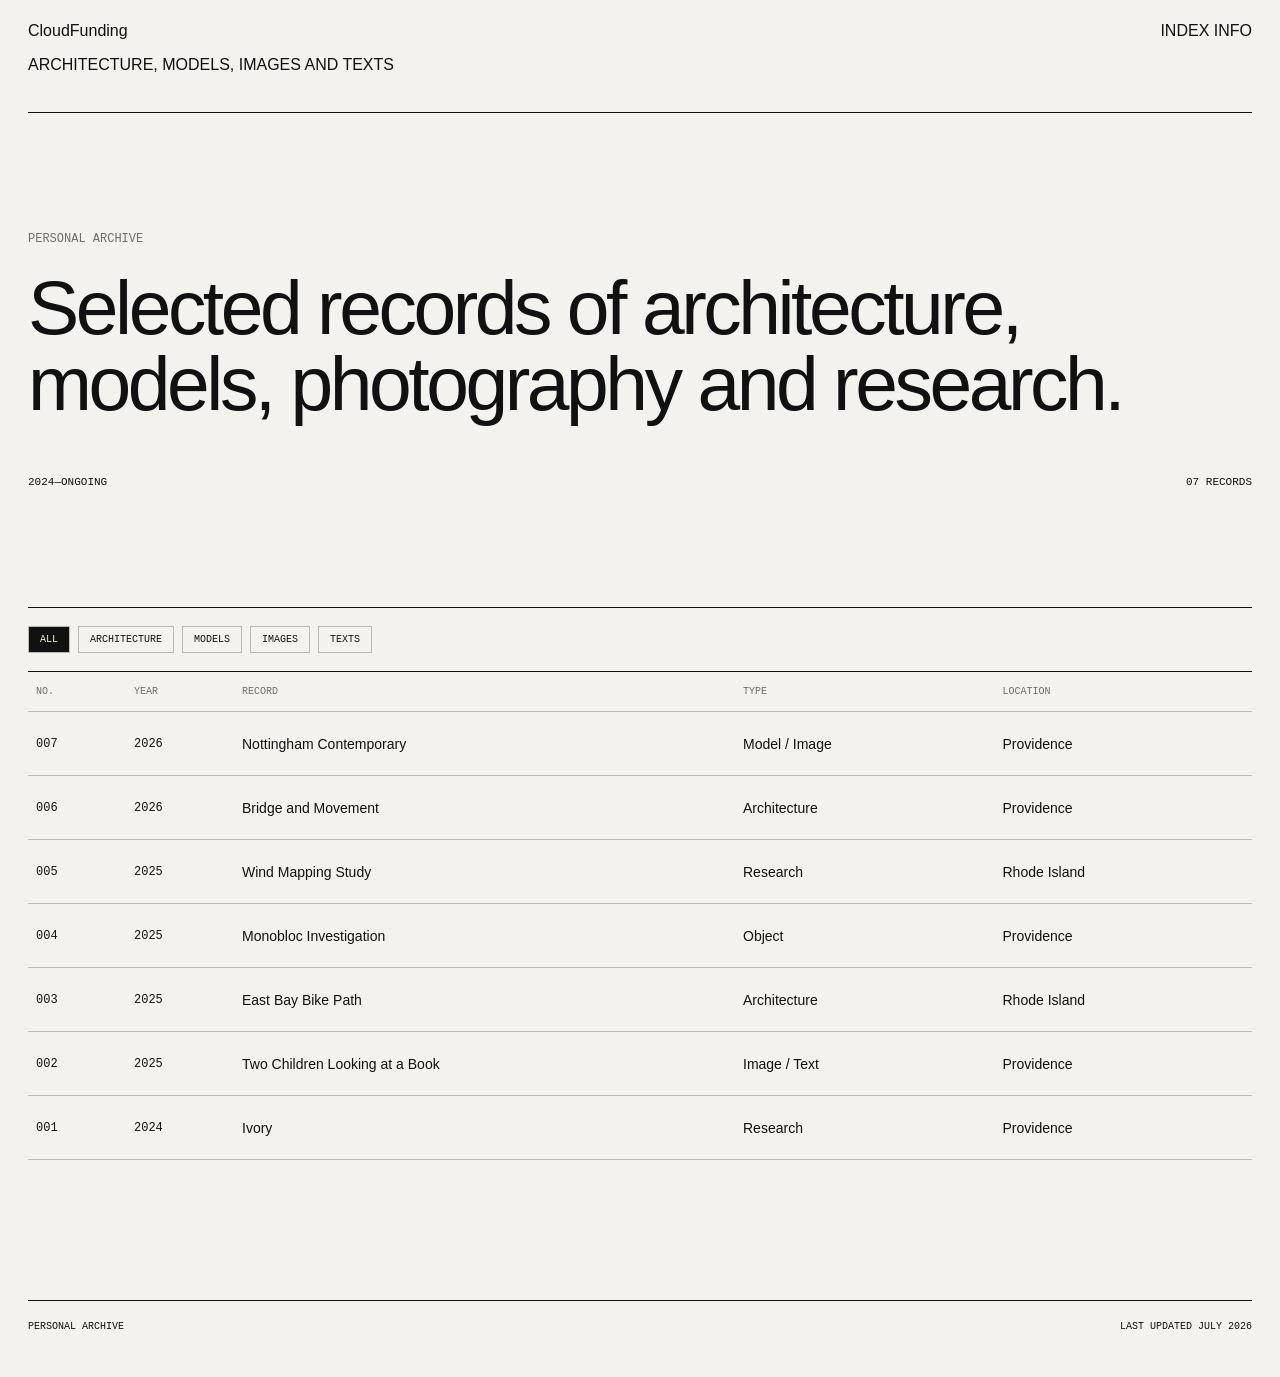
==== index.html @ 7b322016 "Update index.html" ====
<!DOCTYPE html>
<html lang="zh-Hant">
<head>
  <meta charset="UTF-8">

  <meta
    name="viewport"
    content="width=device-width, initial-scale=1.0"
  >

  <title>Personal Archive</title>

  <link rel="stylesheet" href="style.css">
</head>

<body>

  <header class="header">
    <div>
<a
  class="type-logo"
  href="index.html"
  data-default="CloudFunding"
  data-hover="ClementFang"
  aria-label="CloudFunding — ClementFang"
>
  <span class="type-logo-text" aria-hidden="true">CloudFunding</span>
</a>
      <p>ARCHITECTURE, MODELS, IMAGES AND TEXTS</p>
    </div>

    <nav>
      <a href="index.html">INDEX</a>
      <a href="info.html">INFO</a>
    </nav>
  </header>

  <main>

    <section class="intro">
      <p>PERSONAL ARCHIVE</p>

      <h1>
        Selected records of architecture,<br>
        models, photography and research.
      </h1>

      <div class="archive-status">
        <span>2024—ONGOING</span>
        <span>07 RECORDS</span>
      </div>
    </section>

    <section class="filters">
      <button class="active">ALL</button>
      <button>ARCHITECTURE</button>
      <button>MODELS</button>
      <button>IMAGES</button>
      <button>TEXTS</button>
    </section>

    <section class="archive">

      <div class="archive-heading">
        <span>NO.</span>
        <span>YEAR</span>
        <span>RECORD</span>
        <span>TYPE</span>
        <span>LOCATION</span>
      </div>

      <a class="archive-row" href="#">
        <span>007</span>
        <span>2026</span>
        <span>Nottingham Contemporary</span>
        <span>Model / Image</span>
        <span>Providence</span>
      </a>

      <a class="archive-row" href="#">
        <span>006</span>
        <span>2026</span>
        <span>Bridge and Movement</span>
        <span>Architecture</span>
        <span>Providence</span>
      </a>

      <a class="archive-row" href="#">
        <span>005</span>
        <span>2025</span>
        <span>Wind Mapping Study</span>
        <span>Research</span>
        <span>Rhode Island</span>
      </a>

      <a class="archive-row" href="#">
        <span>004</span>
        <span>2025</span>
        <span>Monobloc Investigation</span>
        <span>Object</span>
        <span>Providence</span>
      </a>

      <a class="archive-row" href="#">
        <span>003</span>
        <span>2025</span>
        <span>East Bay Bike Path</span>
        <span>Architecture</span>
        <span>Rhode Island</span>
      </a>

      <a class="archive-row" href="#">
        <span>002</span>
        <span>2025</span>
        <span>Two Children Looking at a Book</span>
        <span>Image / Text</span>
        <span>Providence</span>
      </a>

      <a class="archive-row" href="#">
        <span>001</span>
        <span>2024</span>
        <span>Ivory</span>
        <span>Research</span>
        <span>Providence</span>
      </a>

    </section>

  </main>

  <footer>
    <span>PERSONAL ARCHIVE</span>
    <span>LAST UPDATED JULY 2026</span>
  </footer>
<script src="script.js"></script>
</body>
</html>
---- style.css ----
:root {
  --background: #f3f2ee;
  --text: #111111;
  --secondary: #6f6f69;
  --line: #b9b8b2;
  --hover: #deddd7;
}

* {
  box-sizing: border-box;
}

html {
  scroll-behavior: smooth;
}

body {
  margin: 0;
  padding: 0 28px;
  background: var(--background);
  color: var(--text);
  font-family: Arial, Helvetica, sans-serif;
}

a {
  color: inherit;
  text-decoration: none;
}

.header {
  position: sticky;
  top: 0;
  z-index: 10;

  display: flex;
  justify-content: space-between;
  align-items: flex-start;

  padding: 22px 0;
  border-bottom: 1px solid var(--text);

  background: rgba(243, 242, 238, 0.94);
  backdrop-filter: blur(10px);
}

.name-switch {
  display: inline-grid;
  color: inherit;
  text-decoration: none;

  font-size: 24px;
  font-weight: 700;
  line-height: 1;
  letter-spacing: -0.04em;

  cursor: pointer;
}

/* 兩個文字放在完全相同的位置 */
.name-switch span {
  grid-column: 1;
  grid-row: 1;

  transition:
    opacity 180ms ease,
    transform 180ms ease;
}

/* 平時顯示 CloudFunding */
.name-default {
  opacity: 1;
  transform: translateY(0);
}

/* 平時隱藏 ClementFang */
.name-hover {
  opacity: 0;
  transform: translateY(4px);
}

/* 滑鼠移上去後切換 */
.name-switch:hover .name-default,
.name-switch:focus-visible .name-default {
  opacity: 0;
  transform: translateY(-4px);
}

.name-switch:hover .name-hover,
.name-switch:focus-visible .name-hover {
  opacity: 1;
  transform: translateY(0);
}
.intro {
  min-height: 55vh;
  display: flex;
  flex-direction: column;
  justify-content: center;
  border-bottom: 1px solid var(--text);
}

.intro > p {
  margin: 0 0 24px;
  color: var(--secondary);
  font-family: "Courier New", monospace;
  font-size: 12px;
}

.intro h1 {
  max-width: 1100px;
  margin: 0;
  font-size: clamp(38px, 6vw, 88px);
  font-weight: 400;
  line-height: 0.98;
  letter-spacing: -0.045em;
}

.archive-status {
  display: flex;
  justify-content: space-between;
  margin-top: 55px;
  font-family: "Courier New", monospace;
  font-size: 11px;
}

.filters {
  display: flex;
  gap: 8px;
  padding: 18px 0;
  border-bottom: 1px solid var(--text);
  overflow-x: auto;
}

.filters button {
  padding: 7px 11px;
  border: 1px solid var(--line);
  border-radius: 0;

  background: transparent;
  color: var(--text);

  font-family: "Courier New", monospace;
  font-size: 10px;
  cursor: pointer;
}

.filters button:hover,
.filters button.active {
  background: var(--text);
  color: var(--background);
}

.archive {
  margin-bottom: 140px;
}

.archive-heading,
.archive-row {
  display: grid;
  grid-template-columns:
    80px
    90px
    minmax(260px, 2fr)
    minmax(160px, 1fr)
    minmax(150px, 1fr);

  column-gap: 18px;
  align-items: center;
}

.archive-heading {
  padding: 14px 8px;
  border-bottom: 1px solid var(--line);
  color: var(--secondary);
  font-family: "Courier New", monospace;
  font-size: 10px;
}

.archive-row {
  min-height: 64px;
  padding: 12px 8px;
  border-bottom: 1px solid var(--line);
  transition:
    background 160ms ease,
    padding 160ms ease;
}

.archive-row span {
  font-size: 14px;
}

.archive-row span:first-child,
.archive-row span:nth-child(2) {
  font-family: "Courier New", monospace;
  font-size: 12px;
}

.archive-row:hover {
  padding-left: 16px;
  background: var(--hover);
}

footer {
  display: flex;
  justify-content: space-between;
  padding: 20px 0 45px;
  border-top: 1px solid var(--text);
  font-family: "Courier New", monospace;
  font-size: 10px;
}

@media (max-width: 760px) {
  body {
    padding: 0 16px;
  }

  .header p {
    display: none;
  }

  .intro {
    min-height: 65vh;
  }

  .archive-heading {
    display: none;
  }

  .archive-row {
    grid-template-columns: 48px 1fr;
    gap: 5px 10px;
    padding: 16px 4px;
  }

  .archive-row span:nth-child(2) {
    grid-column: 1;
  }

  .archive-row span:nth-child(3) {
    grid-column: 2;
    grid-row: 1;
    font-size: 17px;
  }

  .archive-row span:nth-child(4),
  .archive-row span:nth-child(5) {
    grid-column: 2;
    color: var(--secondary);
    font-size: 12px;
  }
}
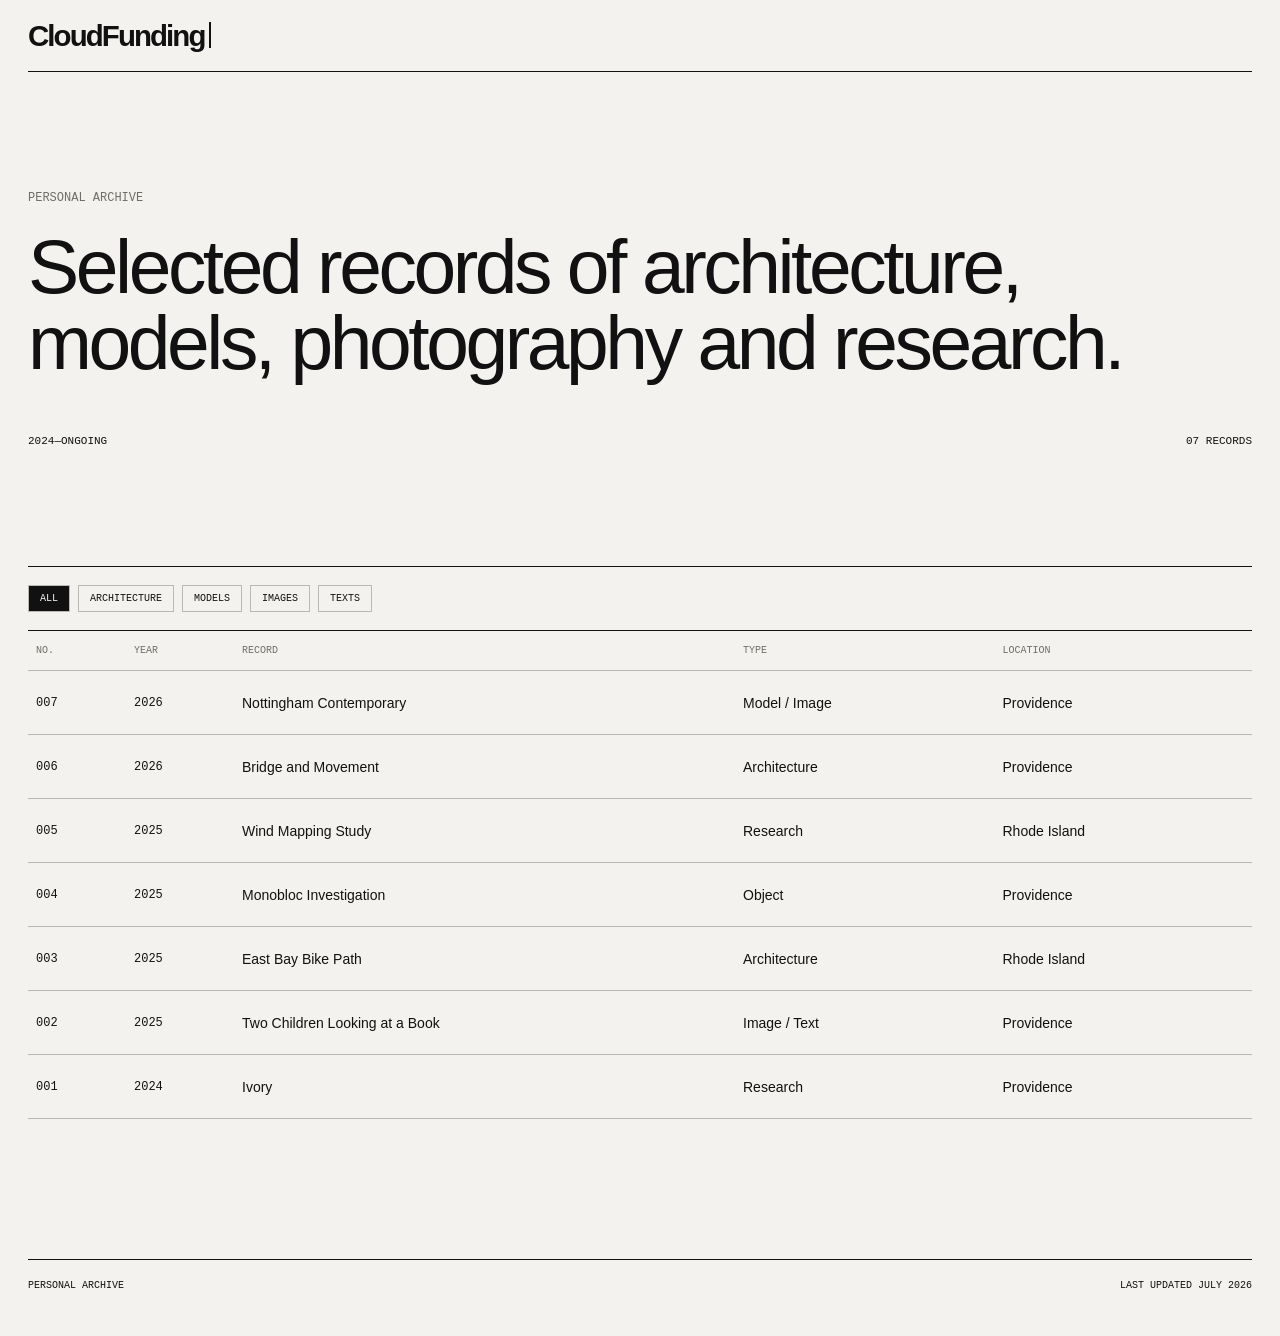
==== commit 8e5ae3f6: "Update index.html" ====
--- a/index.html
+++ b/index.html
@@ -15,25 +15,17 @@
 
 <body>
 
-  <header class="header">
-    <div>
-<a
-  class="type-logo"
-  href="index.html"
-  data-default="CloudFunding"
-  data-hover="ClementFang"
-  aria-label="CloudFunding — ClementFang"
->
-  <span class="type-logo-text" aria-hidden="true">CloudFunding</span>
-</a>
-      <p>ARCHITECTURE, MODELS, IMAGES AND TEXTS</p>
-    </div>
-
-    <nav>
-      <a href="index.html">INDEX</a>
-      <a href="info.html">INFO</a>
-    </nav>
-  </header>
+<header class="header">
+  <a
+    class="type-logo"
+    href="index.html"
+    data-default="CloudFunding"
+    data-hover="ClementFang"
+    aria-label="CloudFunding — ClementFang"
+  >
+    <span class="type-logo-text" aria-hidden="true">CloudFunding</span>
+  </a>
+</header>
 
   <main>
 
--- a/style.css
+++ b/style.css
@@ -27,6 +27,14 @@
   text-decoration: none;
 }
 
+button {
+  font: inherit;
+}
+
+/* =========================
+   Header
+========================= */
+
 .header {
   position: sticky;
   top: 0;
@@ -41,55 +49,91 @@
 
   background: rgba(243, 242, 238, 0.94);
   backdrop-filter: blur(10px);
-}
-
-.name-switch {
-  display: inline-grid;
+  -webkit-backdrop-filter: blur(10px);
+}
+
+/* Dynamic logo: CloudFunding → CF → ClementFang */
+.type-logo {
+  display: inline-block;
+  min-width: 13ch;
+
   color: inherit;
   text-decoration: none;
 
-  font-size: 24px;
-  font-weight: 700;
-  line-height: 1;
-  letter-spacing: -0.04em;
-
+  font-family: Arial, Helvetica, sans-serif;
+  font-size: clamp(25px, 2.3vw, 42px);
+  font-weight: 900;
+  line-height: 0.92;
+  letter-spacing: -0.065em;
+
+  white-space: nowrap;
   cursor: pointer;
 }
 
-/* 兩個文字放在完全相同的位置 */
-.name-switch span {
-  grid-column: 1;
-  grid-row: 1;
-
-  transition:
-    opacity 180ms ease,
-    transform 180ms ease;
-}
-
-/* 平時顯示 CloudFunding */
-.name-default {
-  opacity: 1;
-  transform: translateY(0);
-}
-
-/* 平時隱藏 ClementFang */
-.name-hover {
-  opacity: 0;
-  transform: translateY(4px);
-}
-
-/* 滑鼠移上去後切換 */
-.name-switch:hover .name-default,
-.name-switch:focus-visible .name-default {
-  opacity: 0;
-  transform: translateY(-4px);
-}
-
-.name-switch:hover .name-hover,
-.name-switch:focus-visible .name-hover {
-  opacity: 1;
-  transform: translateY(0);
-}
+.type-logo-text {
+  display: inline-block;
+  white-space: nowrap;
+}
+
+/* 名字後面的打字游標 */
+.type-logo-text::after {
+  content: "";
+  display: inline-block;
+
+  width: 2px;
+  height: 0.86em;
+  margin-left: 4px;
+
+  background: currentColor;
+  vertical-align: -0.06em;
+
+  animation: cursor-blink 0.8s steps(1, end) infinite;
+}
+
+@keyframes cursor-blink {
+  0%,
+  45% {
+    opacity: 1;
+  }
+
+  46%,
+  100% {
+    opacity: 0;
+  }
+}
+
+.type-logo:focus-visible {
+  outline: 1px solid currentColor;
+  outline-offset: 6px;
+}
+
+.header p {
+  margin: 7px 0 0;
+  color: var(--secondary);
+  font-family: "Courier New", Courier, monospace;
+  font-size: 11px;
+  line-height: 1.3;
+}
+
+nav {
+  display: flex;
+  gap: 24px;
+}
+
+nav a {
+  font-family: "Courier New", Courier, monospace;
+  font-size: 12px;
+}
+
+nav a:hover,
+nav a:focus-visible {
+  text-decoration: underline;
+}
+
+/* =========================
+   Intro
+========================= */
+
 .intro {
   min-height: 55vh;
   display: flex;
@@ -101,7 +145,7 @@
 .intro > p {
   margin: 0 0 24px;
   color: var(--secondary);
-  font-family: "Courier New", monospace;
+  font-family: "Courier New", Courier, monospace;
   font-size: 12px;
 }
 
@@ -118,9 +162,13 @@
   display: flex;
   justify-content: space-between;
   margin-top: 55px;
-  font-family: "Courier New", monospace;
+  font-family: "Courier New", Courier, monospace;
   font-size: 11px;
 }
+
+/* =========================
+   Filters
+========================= */
 
 .filters {
   display: flex;
@@ -131,6 +179,7 @@
 }
 
 .filters button {
+  flex: 0 0 auto;
   padding: 7px 11px;
   border: 1px solid var(--line);
   border-radius: 0;
@@ -138,16 +187,21 @@
   background: transparent;
   color: var(--text);
 
-  font-family: "Courier New", monospace;
+  font-family: "Courier New", Courier, monospace;
   font-size: 10px;
   cursor: pointer;
 }
 
 .filters button:hover,
+.filters button:focus-visible,
 .filters button.active {
   background: var(--text);
   color: var(--background);
 }
+
+/* =========================
+   Archive table
+========================= */
 
 .archive {
   margin-bottom: 140px;
@@ -171,7 +225,7 @@
   padding: 14px 8px;
   border-bottom: 1px solid var(--line);
   color: var(--secondary);
-  font-family: "Courier New", monospace;
+  font-family: "Courier New", Courier, monospace;
   font-size: 10px;
 }
 
@@ -190,35 +244,62 @@
 
 .archive-row span:first-child,
 .archive-row span:nth-child(2) {
-  font-family: "Courier New", monospace;
+  font-family: "Courier New", Courier, monospace;
   font-size: 12px;
 }
 
-.archive-row:hover {
+.archive-row:hover,
+.archive-row:focus-visible {
   padding-left: 16px;
   background: var(--hover);
-}
+  outline: none;
+}
+
+/* =========================
+   Footer
+========================= */
 
 footer {
   display: flex;
   justify-content: space-between;
   padding: 20px 0 45px;
   border-top: 1px solid var(--text);
-  font-family: "Courier New", monospace;
+  font-family: "Courier New", Courier, monospace;
   font-size: 10px;
 }
+
+/* =========================
+   Mobile
+========================= */
 
 @media (max-width: 760px) {
   body {
     padding: 0 16px;
   }
 
+  .header {
+    padding: 18px 0;
+  }
+
   .header p {
     display: none;
   }
 
+  .type-logo {
+    min-width: 0;
+    font-size: 26px;
+  }
+
+  nav {
+    gap: 14px;
+  }
+
   .intro {
     min-height: 65vh;
+  }
+
+  .intro h1 {
+    font-size: clamp(42px, 13vw, 70px);
   }
 
   .archive-heading {
@@ -247,4 +328,18 @@
     color: var(--secondary);
     font-size: 12px;
   }
-}
+
+  footer {
+    gap: 20px;
+  }
+}
+
+@media (prefers-reduced-motion: reduce) {
+  html {
+    scroll-behavior: auto;
+  }
+
+  .archive-row {
+    transition: none;
+  }
+}
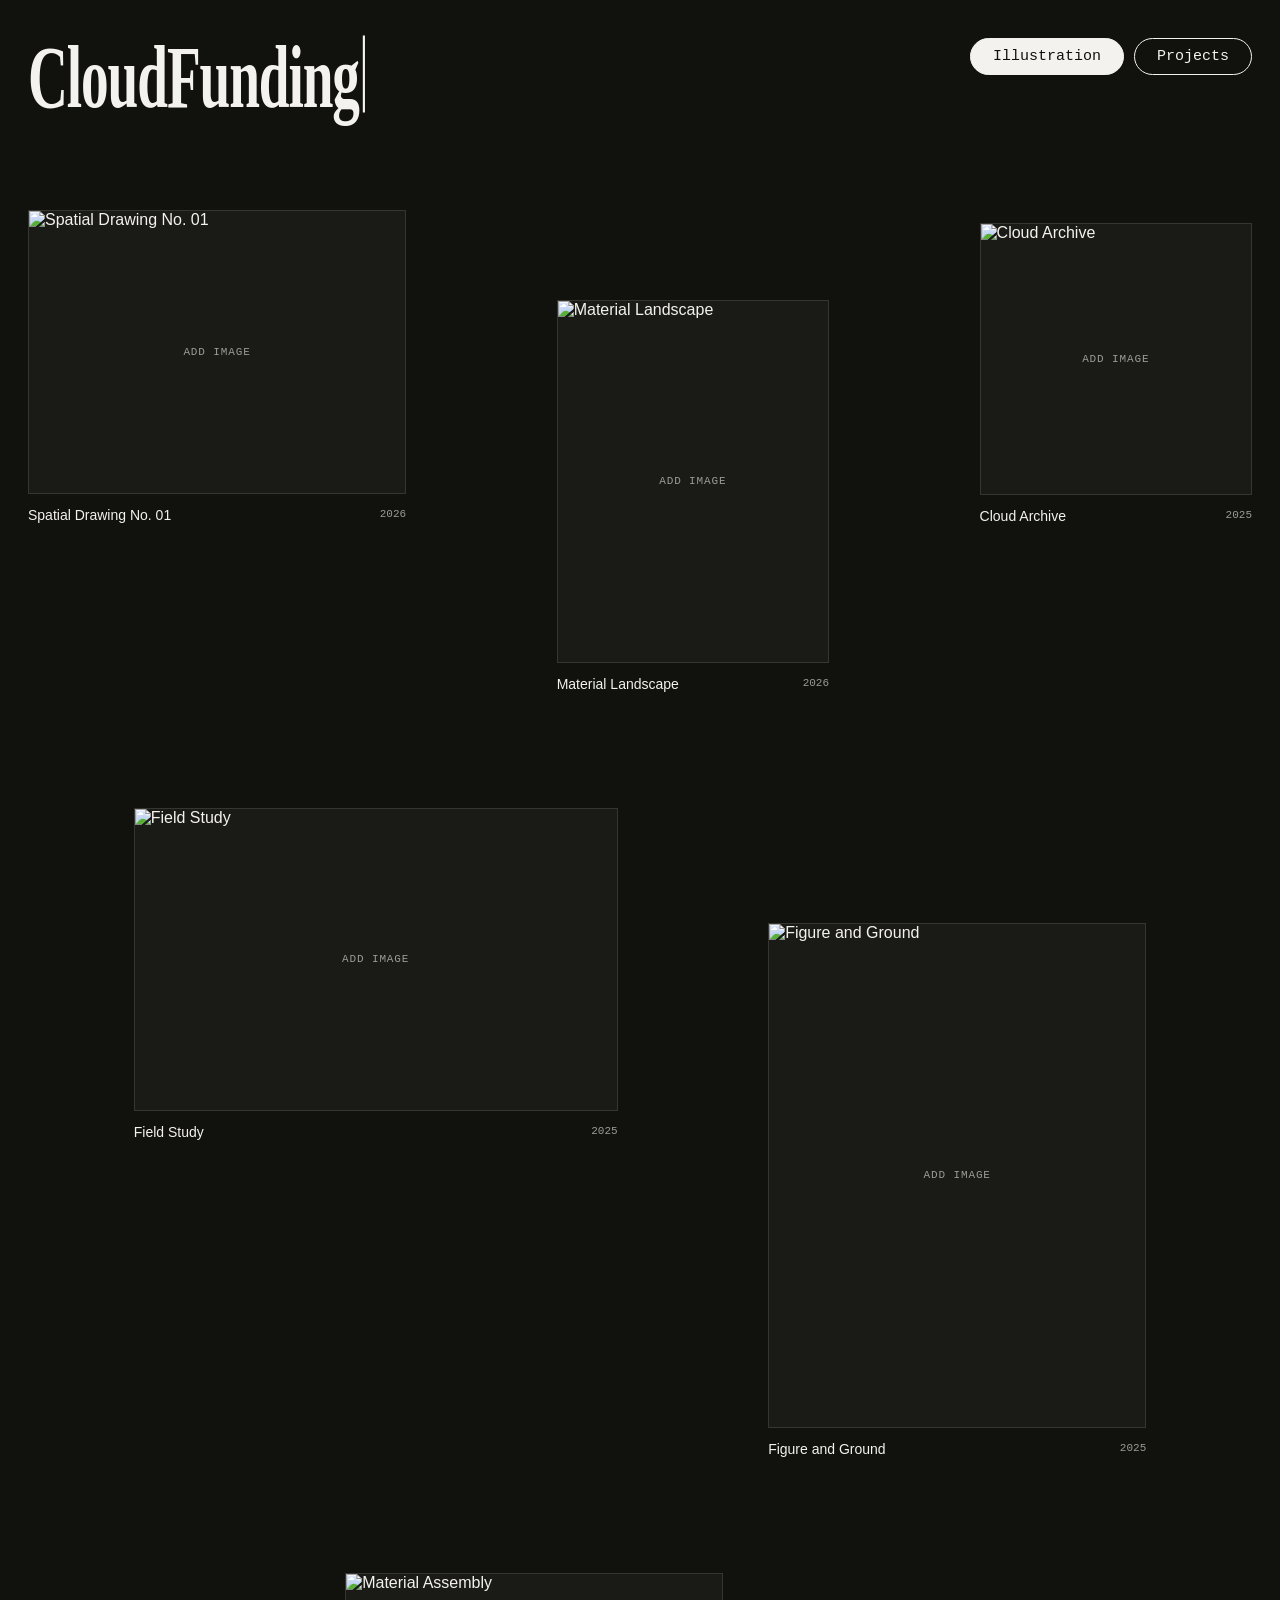
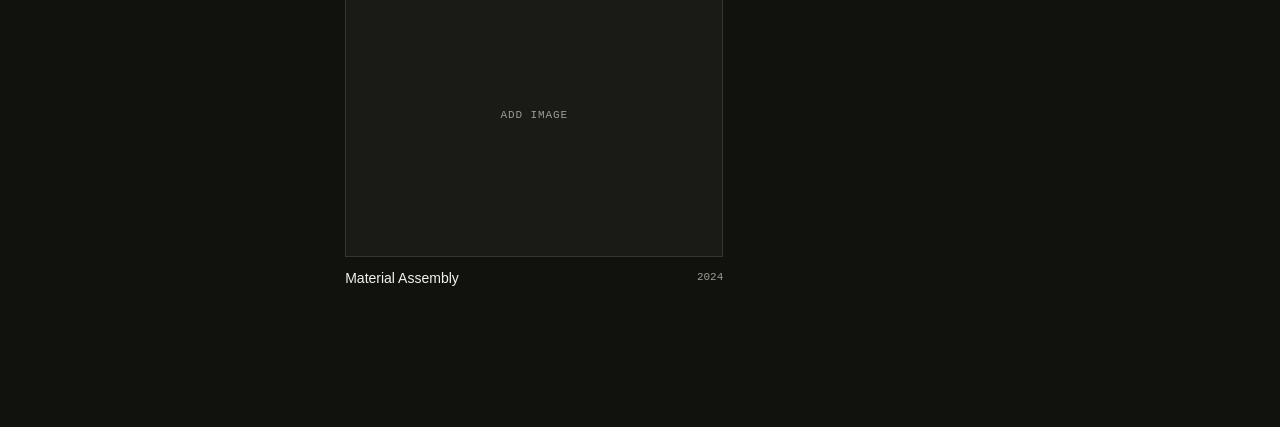
==== commit 3d352b2f: "Update index.html" ====
--- a/index.html
+++ b/index.html
@@ -1,5 +1,5 @@
 <!DOCTYPE html>
-<html lang="zh-Hant">
+<html lang="en">
 <head>
   <meta charset="UTF-8">
 
@@ -8,123 +8,393 @@
     content="width=device-width, initial-scale=1.0"
   >
 
-  <title>Personal Archive</title>
+  <title>Clement Fang Archive</title>
 
   <link rel="stylesheet" href="style.css">
 </head>
 
 <body>
 
-<header class="header">
-  <a
-    class="type-logo"
-    href="index.html"
-    data-default="CloudFunding"
-    data-hover="ClementFang"
-    aria-label="CloudFunding — ClementFang"
+  <!-- 固定动态 Logo -->
+  <header class="header">
+    <a
+      class="type-logo"
+      href="index.html"
+      data-default="CloudFunding"
+      data-hover="ClementFang"
+      aria-label="CloudFunding — ClementFang"
+    >
+      <span
+        class="type-logo-text"
+        aria-hidden="true"
+      >CloudFunding</span>
+    </a>
+  </header>
+
+
+  <!-- 两个互动分类按钮 -->
+  <nav
+    class="category-switch"
+    role="tablist"
+    aria-label="Portfolio categories"
   >
-    <span class="type-logo-text" aria-hidden="true">CloudFunding</span>
-  </a>
-</header>
-
-  <main>
-
-    <section class="intro">
-      <p>PERSONAL ARCHIVE</p>
-
-      <h1>
-        Selected records of architecture,<br>
-        models, photography and research.
-      </h1>
-
-      <div class="archive-status">
-        <span>2024—ONGOING</span>
-        <span>07 RECORDS</span>
+
+    <button
+      id="illustration-tab"
+      class="category-button is-active"
+      type="button"
+      role="tab"
+      aria-selected="true"
+      aria-controls="illustration-panel"
+      data-category-target="illustration-panel"
+    >
+      Illustration
+    </button>
+
+    <button
+      id="projects-tab"
+      class="category-button"
+      type="button"
+      role="tab"
+      aria-selected="false"
+      aria-controls="projects-panel"
+      data-category-target="projects-panel"
+      tabindex="-1"
+    >
+      Projects
+    </button>
+
+  </nav>
+
+
+  <main class="work-index">
+
+    <!-- =========================
+         Illustration
+         自由、错落排版
+    ========================== -->
+
+    <section
+      id="illustration-panel"
+      class="category-panel illustration-panel is-active"
+      role="tabpanel"
+      aria-labelledby="illustration-tab"
+    >
+
+      <div class="illustration-grid">
+
+        <article class="work-card illustration-card--1">
+          <a href="#">
+            <div class="work-media media--landscape">
+
+              <img
+                src="assets/illustration/illustration-01.jpg"
+                alt="Spatial Drawing No. 01"
+                onerror="this.hidden=true"
+              >
+
+              <span class="image-fallback">
+                Add image
+              </span>
+
+            </div>
+
+            <div class="work-caption">
+              <h2>Spatial Drawing No. 01</h2>
+              <time datetime="2026">2026</time>
+            </div>
+          </a>
+        </article>
+
+
+        <article class="work-card illustration-card--2">
+          <a href="#">
+            <div class="work-media media--portrait">
+
+              <img
+                src="assets/illustration/illustration-02.jpg"
+                alt="Material Landscape"
+                onerror="this.hidden=true"
+              >
+
+              <span class="image-fallback">
+                Add image
+              </span>
+
+            </div>
+
+            <div class="work-caption">
+              <h2>Material Landscape</h2>
+              <time datetime="2026">2026</time>
+            </div>
+          </a>
+        </article>
+
+
+        <article class="work-card illustration-card--3">
+          <a href="#">
+            <div class="work-media media--square">
+
+              <img
+                src="assets/illustration/illustration-03.jpg"
+                alt="Cloud Archive"
+                onerror="this.hidden=true"
+              >
+
+              <span class="image-fallback">
+                Add image
+              </span>
+
+            </div>
+
+            <div class="work-caption">
+              <h2>Cloud Archive</h2>
+              <time datetime="2025">2025</time>
+            </div>
+          </a>
+        </article>
+
+
+        <article class="work-card illustration-card--4">
+          <a href="#">
+            <div class="work-media media--wide">
+
+              <img
+                src="assets/illustration/illustration-04.jpg"
+                alt="Field Study"
+                onerror="this.hidden=true"
+              >
+
+              <span class="image-fallback">
+                Add image
+              </span>
+
+            </div>
+
+            <div class="work-caption">
+              <h2>Field Study</h2>
+              <time datetime="2025">2025</time>
+            </div>
+          </a>
+        </article>
+
+
+        <article class="work-card illustration-card--5">
+          <a href="#">
+            <div class="work-media media--portrait">
+
+              <img
+                src="assets/illustration/illustration-05.jpg"
+                alt="Figure and Ground"
+                onerror="this.hidden=true"
+              >
+
+              <span class="image-fallback">
+                Add image
+              </span>
+
+            </div>
+
+            <div class="work-caption">
+              <h2>Figure and Ground</h2>
+              <time datetime="2025">2025</time>
+            </div>
+          </a>
+        </article>
+
+
+        <article class="work-card illustration-card--6">
+          <a href="#">
+            <div class="work-media media--landscape">
+
+              <img
+                src="assets/illustration/illustration-06.jpg"
+                alt="Material Assembly"
+                onerror="this.hidden=true"
+              >
+
+              <span class="image-fallback">
+                Add image
+              </span>
+
+            </div>
+
+            <div class="work-caption">
+              <h2>Material Assembly</h2>
+              <time datetime="2024">2024</time>
+            </div>
+          </a>
+        </article>
+
       </div>
     </section>
 
-    <section class="filters">
-      <button class="active">ALL</button>
-      <button>ARCHITECTURE</button>
-      <button>MODELS</button>
-      <button>IMAGES</button>
-      <button>TEXTS</button>
+
+    <!-- =========================
+         Projects
+         整齐四栏排版
+    ========================== -->
+
+    <section
+      id="projects-panel"
+      class="category-panel projects-panel"
+      role="tabpanel"
+      aria-labelledby="projects-tab"
+      hidden
+    >
+
+      <div class="projects-grid">
+
+        <article class="work-card">
+          <a href="#">
+            <div class="work-media project-media">
+
+              <img
+                src="assets/projects/nottingham.jpg"
+                alt="Nottingham Contemporary"
+                onerror="this.hidden=true"
+              >
+
+              <span class="image-fallback">
+                Add image
+              </span>
+
+            </div>
+
+            <div class="work-caption">
+              <h2>Nottingham Contemporary</h2>
+              <time datetime="2026">2026</time>
+            </div>
+          </a>
+        </article>
+
+
+        <article class="work-card">
+          <a href="#">
+            <div class="work-media project-media">
+
+              <img
+                src="assets/projects/bridge.jpg"
+                alt="Bridge and Movement"
+                onerror="this.hidden=true"
+              >
+
+              <span class="image-fallback">
+                Add image
+              </span>
+
+            </div>
+
+            <div class="work-caption">
+              <h2>Bridge and Movement</h2>
+              <time datetime="2026">2026</time>
+            </div>
+          </a>
+        </article>
+
+
+        <article class="work-card">
+          <a href="#">
+            <div class="work-media project-media">
+
+              <img
+                src="assets/projects/wind-mapping.jpg"
+                alt="Wind Mapping Study"
+                onerror="this.hidden=true"
+              >
+
+              <span class="image-fallback">
+                Add image
+              </span>
+
+            </div>
+
+            <div class="work-caption">
+              <h2>Wind Mapping Study</h2>
+              <time datetime="2025">2025</time>
+            </div>
+          </a>
+        </article>
+
+
+        <article class="work-card">
+          <a href="#">
+            <div class="work-media project-media">
+
+              <img
+                src="assets/projects/monobloc.jpg"
+                alt="Monobloc Investigation"
+                onerror="this.hidden=true"
+              >
+
+              <span class="image-fallback">
+                Add image
+              </span>
+
+            </div>
+
+            <div class="work-caption">
+              <h2>Monobloc Investigation</h2>
+              <time datetime="2025">2025</time>
+            </div>
+          </a>
+        </article>
+
+
+        <article class="work-card">
+          <a href="#">
+            <div class="work-media project-media">
+
+              <img
+                src="assets/projects/east-bay.jpg"
+                alt="East Bay Bike Path"
+                onerror="this.hidden=true"
+              >
+
+              <span class="image-fallback">
+                Add image
+              </span>
+
+            </div>
+
+            <div class="work-caption">
+              <h2>East Bay Bike Path</h2>
+              <time datetime="2025">2025</time>
+            </div>
+          </a>
+        </article>
+
+
+        <article class="work-card">
+          <a href="#">
+            <div class="work-media project-media">
+
+              <img
+                src="assets/projects/two-children.jpg"
+                alt="Two Children Looking at a Book"
+                onerror="this.hidden=true"
+              >
+
+              <span class="image-fallback">
+                Add image
+              </span>
+
+            </div>
+
+            <div class="work-caption">
+              <h2>Two Children Looking at a Book</h2>
+              <time datetime="2025">2025</time>
+            </div>
+          </a>
+        </article>
+
+      </div>
     </section>
 
-    <section class="archive">
-
-      <div class="archive-heading">
-        <span>NO.</span>
-        <span>YEAR</span>
-        <span>RECORD</span>
-        <span>TYPE</span>
-        <span>LOCATION</span>
-      </div>
-
-      <a class="archive-row" href="#">
-        <span>007</span>
-        <span>2026</span>
-        <span>Nottingham Contemporary</span>
-        <span>Model / Image</span>
-        <span>Providence</span>
-      </a>
-
-      <a class="archive-row" href="#">
-        <span>006</span>
-        <span>2026</span>
-        <span>Bridge and Movement</span>
-        <span>Architecture</span>
-        <span>Providence</span>
-      </a>
-
-      <a class="archive-row" href="#">
-        <span>005</span>
-        <span>2025</span>
-        <span>Wind Mapping Study</span>
-        <span>Research</span>
-        <span>Rhode Island</span>
-      </a>
-
-      <a class="archive-row" href="#">
-        <span>004</span>
-        <span>2025</span>
-        <span>Monobloc Investigation</span>
-        <span>Object</span>
-        <span>Providence</span>
-      </a>
-
-      <a class="archive-row" href="#">
-        <span>003</span>
-        <span>2025</span>
-        <span>East Bay Bike Path</span>
-        <span>Architecture</span>
-        <span>Rhode Island</span>
-      </a>
-
-      <a class="archive-row" href="#">
-        <span>002</span>
-        <span>2025</span>
-        <span>Two Children Looking at a Book</span>
-        <span>Image / Text</span>
-        <span>Providence</span>
-      </a>
-
-      <a class="archive-row" href="#">
-        <span>001</span>
-        <span>2024</span>
-        <span>Ivory</span>
-        <span>Research</span>
-        <span>Providence</span>
-      </a>
-
-    </section>
-
   </main>
 
-  <footer>
-    <span>PERSONAL ARCHIVE</span>
-    <span>LAST UPDATED JULY 2026</span>
-  </footer>
-<script src="script.js"></script>
+
+  <script src="script.js"></script>
+
 </body>
 </html>
--- a/style.css
+++ b/style.css
@@ -1,9 +1,9 @@
 :root {
-  --background: #f3f2ee;
-  --text: #111111;
-  --secondary: #6f6f69;
-  --line: #b9b8b2;
-  --hover: #deddd7;
+  --background: #11110d;
+  --text: #f3f2ee;
+  --secondary: #9c9b94;
+  --line: rgba(243, 242, 238, 0.35);
+  --panel: #1a1a17;
 }
 
 * {
@@ -16,9 +16,10 @@
 
 body {
   margin: 0;
-  padding: 0 28px;
+
   background: var(--background);
   color: var(--text);
+
   font-family: Arial, Helvetica, sans-serif;
 }
 
@@ -31,51 +32,70 @@
   font: inherit;
 }
 
-/* =========================
-   Header
+img {
+  display: block;
+  max-width: 100%;
+}
+
+
+/* =========================
+   Fixed transparent Logo
 ========================= */
 
 .header {
-  position: sticky;
-  top: 0;
-  z-index: 10;
-
-  display: flex;
-  justify-content: space-between;
-  align-items: flex-start;
-
-  padding: 22px 0;
-  border-bottom: 1px solid var(--text);
-
-  background: rgba(243, 242, 238, 0.94);
-  backdrop-filter: blur(10px);
-  -webkit-backdrop-filter: blur(10px);
-}
-
-/* Dynamic logo: CloudFunding → CF → ClementFang */
+  position: fixed;
+  top: 32px;
+  left: 28px;
+  z-index: 1000;
+
+  width: auto;
+  padding: 0;
+
+  background: transparent;
+  border: 0;
+  box-shadow: none;
+
+  backdrop-filter: none;
+  -webkit-backdrop-filter: none;
+}
+
+
+/* 固定感应区域，避免动画反复触发 */
+
 .type-logo {
-  display: inline-block;
-  min-width: 13ch;
+  display: block;
+  position: relative;
+
+  width: 10em;
+  height: 2.1em;
 
   color: inherit;
   text-decoration: none;
 
-  font-family: Arial, Helvetica, sans-serif;
-  font-size: clamp(25px, 2.3vw, 42px);
+  font-family: "Times New Roman", Times, serif;
+  font-size: clamp(38px, 4vw, 64px);
   font-weight: 900;
-  line-height: 0.92;
-  letter-spacing: -0.065em;
+  line-height: 1;
+  letter-spacing: -0.02em;
 
   white-space: nowrap;
   cursor: pointer;
 }
+
 
 .type-logo-text {
   display: inline-block;
   white-space: nowrap;
-}
-
-/* 名字後面的打字游標 */
+
+  transform: scaleX(1.08) scaleY(1.75);
+  transform-origin: left top;
+
+  pointer-events: none;
+}
+
+
+/* 名字后方闪烁光标 */
+
 .type-logo-text::after {
   content: "";
   display: inline-block;
@@ -87,8 +107,13 @@
   background: currentColor;
   vertical-align: -0.06em;
 
-  animation: cursor-blink 0.8s steps(1, end) infinite;
-}
+  animation:
+    cursor-blink
+    0.8s
+    steps(1, end)
+    infinite;
+}
+
 
 @keyframes cursor-blink {
   0%,
@@ -102,244 +127,420 @@
   }
 }
 
+
 .type-logo:focus-visible {
   outline: 1px solid currentColor;
-  outline-offset: 6px;
-}
-
-.header p {
-  margin: 7px 0 0;
+  outline-offset: 7px;
+}
+
+
+/* =========================
+   Category buttons
+========================= */
+
+.category-switch {
+  position: fixed;
+  top: 38px;
+  right: 28px;
+  z-index: 1000;
+
+  display: flex;
+  gap: 10px;
+}
+
+
+.category-button {
+  padding: 10px 22px;
+
+  border: 1px solid var(--text);
+  border-radius: 999px;
+
+  background: transparent;
+  color: var(--text);
+
+  font-family:
+    "Courier New",
+    Courier,
+    monospace;
+
+  font-size: 15px;
+  line-height: 1;
+
+  cursor: pointer;
+
+  transition:
+    background 160ms ease,
+    color 160ms ease,
+    opacity 160ms ease;
+}
+
+
+.category-button:hover {
+  opacity: 0.65;
+}
+
+
+.category-button.is-active {
+  background: var(--text);
+  color: var(--background);
+}
+
+
+.category-button:focus-visible {
+  outline: 2px solid var(--text);
+  outline-offset: 4px;
+}
+
+
+/* =========================
+   Main category panels
+========================= */
+
+.work-index {
+  min-height: 100vh;
+
+  padding:
+    210px
+    28px
+    140px;
+}
+
+
+.category-panel[hidden] {
+  display: none;
+}
+
+
+.category-panel.is-active {
+  animation:
+    panel-in
+    280ms
+    ease
+    both;
+}
+
+
+@keyframes panel-in {
+  from {
+    opacity: 0;
+    transform: translateY(10px);
+  }
+
+  to {
+    opacity: 1;
+    transform: translateY(0);
+  }
+}
+
+
+/* =========================
+   Shared work cards
+========================= */
+
+.work-card {
+  min-width: 0;
+}
+
+
+.work-card a {
+  display: block;
+}
+
+
+.work-media {
+  position: relative;
+  overflow: hidden;
+
+  width: 100%;
+
+  background: var(--panel);
+
+  border:
+    1px
+    solid
+    rgba(243, 242, 238, 0.12);
+}
+
+
+.work-media img {
+  position: relative;
+  z-index: 1;
+
+  width: 100%;
+  height: 100%;
+
+  object-fit: cover;
+
+  transition:
+    opacity 180ms ease,
+    transform 400ms ease;
+}
+
+
+.image-fallback {
+  position: absolute;
+  inset: 0;
+
+  display: grid;
+  place-items: center;
+
   color: var(--secondary);
-  font-family: "Courier New", Courier, monospace;
+
+  font-family:
+    "Courier New",
+    Courier,
+    monospace;
+
   font-size: 11px;
-  line-height: 1.3;
-}
-
-nav {
-  display: flex;
-  gap: 24px;
-}
-
-nav a {
-  font-family: "Courier New", Courier, monospace;
-  font-size: 12px;
-}
-
-nav a:hover,
-nav a:focus-visible {
-  text-decoration: underline;
-}
-
-/* =========================
-   Intro
-========================= */
-
-.intro {
-  min-height: 55vh;
-  display: flex;
-  flex-direction: column;
-  justify-content: center;
-  border-bottom: 1px solid var(--text);
-}
-
-.intro > p {
-  margin: 0 0 24px;
-  color: var(--secondary);
-  font-family: "Courier New", Courier, monospace;
-  font-size: 12px;
-}
-
-.intro h1 {
-  max-width: 1100px;
-  margin: 0;
-  font-size: clamp(38px, 6vw, 88px);
-  font-weight: 400;
-  line-height: 0.98;
-  letter-spacing: -0.045em;
-}
-
-.archive-status {
+  letter-spacing: 0.08em;
+  text-transform: uppercase;
+}
+
+
+.work-card:hover img {
+  opacity: 0.78;
+  transform: scale(1.015);
+}
+
+
+.work-caption {
   display: flex;
   justify-content: space-between;
-  margin-top: 55px;
-  font-family: "Courier New", Courier, monospace;
+  align-items: flex-start;
+
+  gap: 20px;
+
+  padding-top: 12px;
+}
+
+
+.work-caption h2 {
+  margin: 0;
+
+  font-size: 14px;
+  font-weight: 400;
+  line-height: 1.3;
+}
+
+
+.work-caption time {
+  flex: 0 0 auto;
+
+  color: var(--secondary);
+
+  font-family:
+    "Courier New",
+    Courier,
+    monospace;
+
   font-size: 11px;
-}
-
-/* =========================
-   Filters
-========================= */
-
-.filters {
-  display: flex;
-  gap: 8px;
-  padding: 18px 0;
-  border-bottom: 1px solid var(--text);
-  overflow-x: auto;
-}
-
-.filters button {
-  flex: 0 0 auto;
-  padding: 7px 11px;
-  border: 1px solid var(--line);
-  border-radius: 0;
-
-  background: transparent;
-  color: var(--text);
-
-  font-family: "Courier New", Courier, monospace;
-  font-size: 10px;
-  cursor: pointer;
-}
-
-.filters button:hover,
-.filters button:focus-visible,
-.filters button.active {
-  background: var(--text);
-  color: var(--background);
-}
-
-/* =========================
-   Archive table
-========================= */
-
-.archive {
-  margin-bottom: 140px;
-}
-
-.archive-heading,
-.archive-row {
+  line-height: 1.5;
+}
+
+
+/* 图片比例 */
+
+.media--landscape {
+  aspect-ratio: 4 / 3;
+}
+
+.media--portrait {
+  aspect-ratio: 3 / 4;
+}
+
+.media--square {
+  aspect-ratio: 1 / 1;
+}
+
+.media--wide {
+  aspect-ratio: 16 / 10;
+}
+
+.project-media {
+  aspect-ratio: 4 / 3;
+}
+
+
+/* =========================
+   Illustration layout
+   自由错落排版
+========================= */
+
+.illustration-grid {
   display: grid;
+
   grid-template-columns:
-    80px
-    90px
-    minmax(260px, 2fr)
-    minmax(160px, 1fr)
-    minmax(150px, 1fr);
-
-  column-gap: 18px;
-  align-items: center;
-}
-
-.archive-heading {
-  padding: 14px 8px;
-  border-bottom: 1px solid var(--line);
-  color: var(--secondary);
-  font-family: "Courier New", Courier, monospace;
-  font-size: 10px;
-}
-
-.archive-row {
-  min-height: 64px;
-  padding: 12px 8px;
-  border-bottom: 1px solid var(--line);
-  transition:
-    background 160ms ease,
-    padding 160ms ease;
-}
-
-.archive-row span {
-  font-size: 14px;
-}
-
-.archive-row span:first-child,
-.archive-row span:nth-child(2) {
-  font-family: "Courier New", Courier, monospace;
-  font-size: 12px;
-}
-
-.archive-row:hover,
-.archive-row:focus-visible {
-  padding-left: 16px;
-  background: var(--hover);
-  outline: none;
-}
-
-/* =========================
-   Footer
-========================= */
-
-footer {
-  display: flex;
-  justify-content: space-between;
-  padding: 20px 0 45px;
-  border-top: 1px solid var(--text);
-  font-family: "Courier New", Courier, monospace;
-  font-size: 10px;
-}
+    repeat(12, minmax(0, 1fr));
+
+  gap:
+    clamp(70px, 9vw, 150px)
+    clamp(20px, 3.5vw, 60px);
+
+  align-items: start;
+}
+
+
+.illustration-card--1 {
+  grid-column: 1 / span 4;
+  grid-row: 1;
+}
+
+
+.illustration-card--2 {
+  grid-column: 6 / span 3;
+  grid-row: 1;
+
+  margin-top: 7vw;
+}
+
+
+.illustration-card--3 {
+  grid-column: 10 / span 3;
+  grid-row: 1;
+
+  margin-top: 1vw;
+}
+
+
+.illustration-card--4 {
+  grid-column: 2 / span 5;
+  grid-row: 2;
+}
+
+
+.illustration-card--5 {
+  grid-column: 8 / span 4;
+  grid-row: 2;
+
+  margin-top: 9vw;
+}
+
+
+.illustration-card--6 {
+  grid-column: 4 / span 4;
+  grid-row: 3;
+}
+
+
+/* =========================
+   Projects layout
+   整齐四栏排版
+========================= */
+
+.projects-grid {
+  display: grid;
+
+  grid-template-columns:
+    repeat(4, minmax(0, 1fr));
+
+  gap:
+    clamp(70px, 8vw, 135px)
+    clamp(22px, 3vw, 52px);
+
+  align-items: start;
+}
+
+
+/* =========================
+   Tablet
+========================= */
+
+@media (max-width: 1000px) {
+
+  .work-index {
+    padding-top: 190px;
+  }
+
+  .illustration-grid,
+  .projects-grid {
+    grid-template-columns:
+      repeat(2, minmax(0, 1fr));
+
+    gap: 80px 28px;
+  }
+
+  .illustration-card--1,
+  .illustration-card--2,
+  .illustration-card--3,
+  .illustration-card--4,
+  .illustration-card--5,
+  .illustration-card--6 {
+    grid-column: auto;
+    grid-row: auto;
+    margin-top: 0;
+  }
+}
+
 
 /* =========================
    Mobile
 ========================= */
 
-@media (max-width: 760px) {
-  body {
-    padding: 0 16px;
-  }
+@media (max-width: 680px) {
 
   .header {
-    padding: 18px 0;
-  }
-
-  .header p {
-    display: none;
+    top: 22px;
+    left: 16px;
   }
 
   .type-logo {
-    min-width: 0;
-    font-size: 26px;
-  }
-
-  nav {
-    gap: 14px;
-  }
-
-  .intro {
-    min-height: 65vh;
-  }
-
-  .intro h1 {
-    font-size: clamp(42px, 13vw, 70px);
-  }
-
-  .archive-heading {
-    display: none;
-  }
-
-  .archive-row {
-    grid-template-columns: 48px 1fr;
-    gap: 5px 10px;
-    padding: 16px 4px;
-  }
-
-  .archive-row span:nth-child(2) {
-    grid-column: 1;
-  }
-
-  .archive-row span:nth-child(3) {
-    grid-column: 2;
-    grid-row: 1;
-    font-size: 17px;
-  }
-
-  .archive-row span:nth-child(4),
-  .archive-row span:nth-child(5) {
-    grid-column: 2;
-    color: var(--secondary);
+    width: 9em;
+    height: 1.9em;
+
+    font-size: 34px;
+  }
+
+  .type-logo-text {
+    transform:
+      scaleX(1.04)
+      scaleY(1.4);
+  }
+
+  .category-switch {
+    top: 105px;
+    left: 16px;
+    right: auto;
+
+    gap: 7px;
+  }
+
+  .category-button {
+    padding: 9px 15px;
+
     font-size: 12px;
   }
 
-  footer {
-    gap: 20px;
-  }
-}
+  .work-index {
+    padding:
+      175px
+      16px
+      90px;
+  }
+
+  .illustration-grid,
+  .projects-grid {
+    grid-template-columns: 1fr;
+
+    gap: 68px;
+  }
+
+  .work-caption h2 {
+    font-size: 15px;
+  }
+}
+
+
+/* 减少动画模式 */
 
 @media (prefers-reduced-motion: reduce) {
+
   html {
     scroll-behavior: auto;
   }
 
-  .archive-row {
+  .category-panel.is-active,
+  .work-media img {
+    animation: none;
     transition: none;
   }
 }
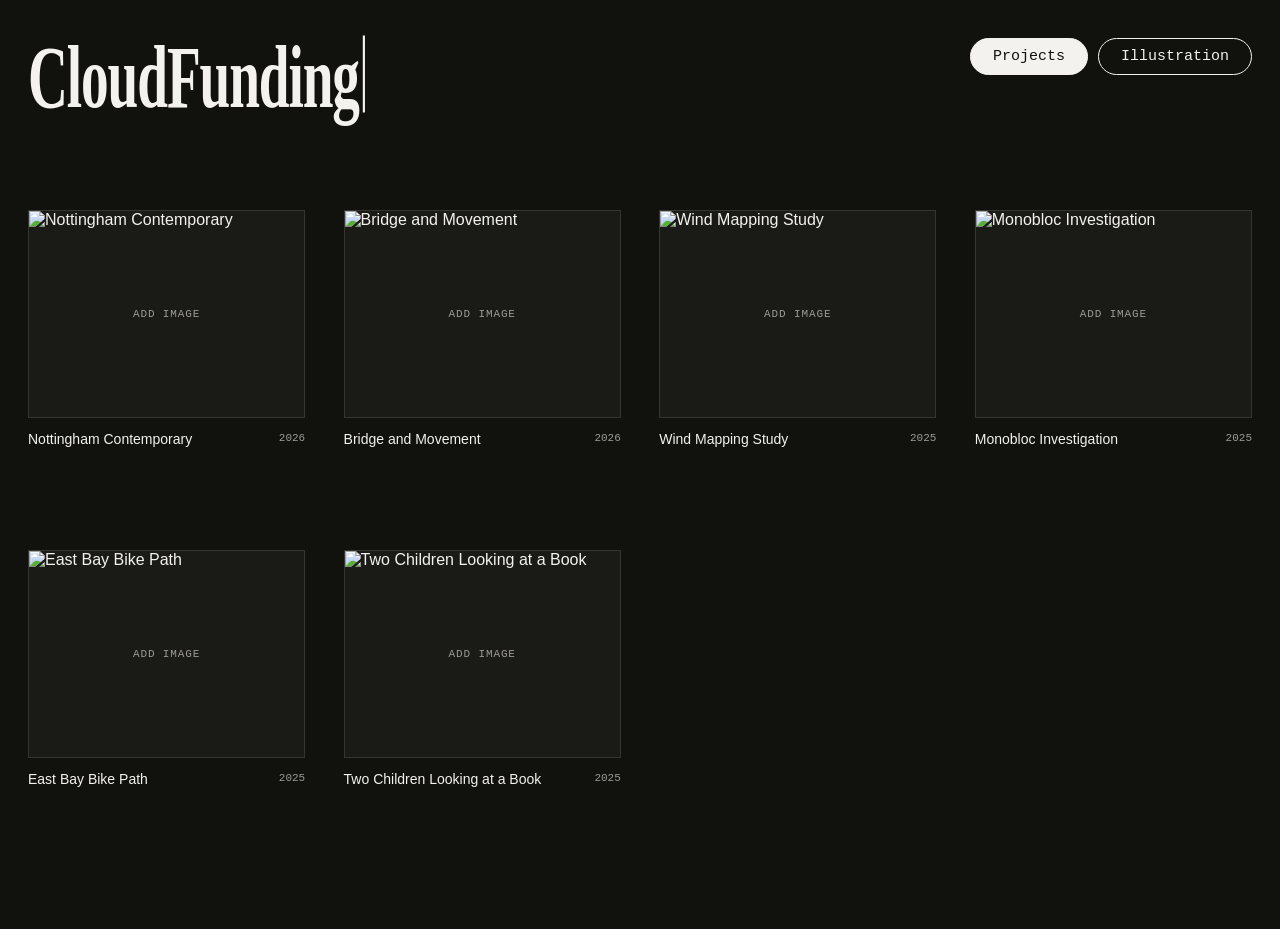
==== commit ad83dd01: "Update index.html" ====
--- a/index.html
+++ b/index.html
@@ -33,41 +33,42 @@
 
 
   <!-- 两个互动分类按钮 -->
+ <main class="work-index">
+
+  <!-- 分类按钮：属于页面内容，会跟着网页滚动 -->
   <nav
     class="category-switch"
     role="tablist"
     aria-label="Portfolio categories"
   >
 
+    <!-- Projects 放到前面，并设为默认显示 -->
     <button
-      id="illustration-tab"
+      id="projects-tab"
       class="category-button is-active"
       type="button"
       role="tab"
       aria-selected="true"
-      aria-controls="illustration-panel"
-      data-category-target="illustration-panel"
+      aria-controls="projects-panel"
+      data-category-target="projects-panel"
     >
-      Illustration
+      Projects
     </button>
 
     <button
-      id="projects-tab"
+      id="illustration-tab"
       class="category-button"
       type="button"
       role="tab"
       aria-selected="false"
-      aria-controls="projects-panel"
-      data-category-target="projects-panel"
+      aria-controls="illustration-panel"
+      data-category-target="illustration-panel"
       tabindex="-1"
     >
-      Projects
+      Illustration
     </button>
 
   </nav>
-
-
-  <main class="work-index">
 
     <!-- =========================
          Illustration
@@ -75,12 +76,12 @@
     ========================== -->
 
     <section
-      id="illustration-panel"
-      class="category-panel illustration-panel is-active"
-      role="tabpanel"
-      aria-labelledby="illustration-tab"
-    >
-
+  id="illustration-panel"
+  class="category-panel illustration-panel"
+  role="tabpanel"
+  aria-labelledby="illustration-tab"
+  hidden
+>
       <div class="illustration-grid">
 
         <article class="work-card illustration-card--1">
@@ -235,13 +236,12 @@
          整齐四栏排版
     ========================== -->
 
-    <section
-      id="projects-panel"
-      class="category-panel projects-panel"
-      role="tabpanel"
-      aria-labelledby="projects-tab"
-      hidden
-    >
+   <section
+  id="projects-panel"
+  class="category-panel projects-panel is-active"
+  role="tabpanel"
+  aria-labelledby="projects-tab"
+>
 
       <div class="projects-grid">
 
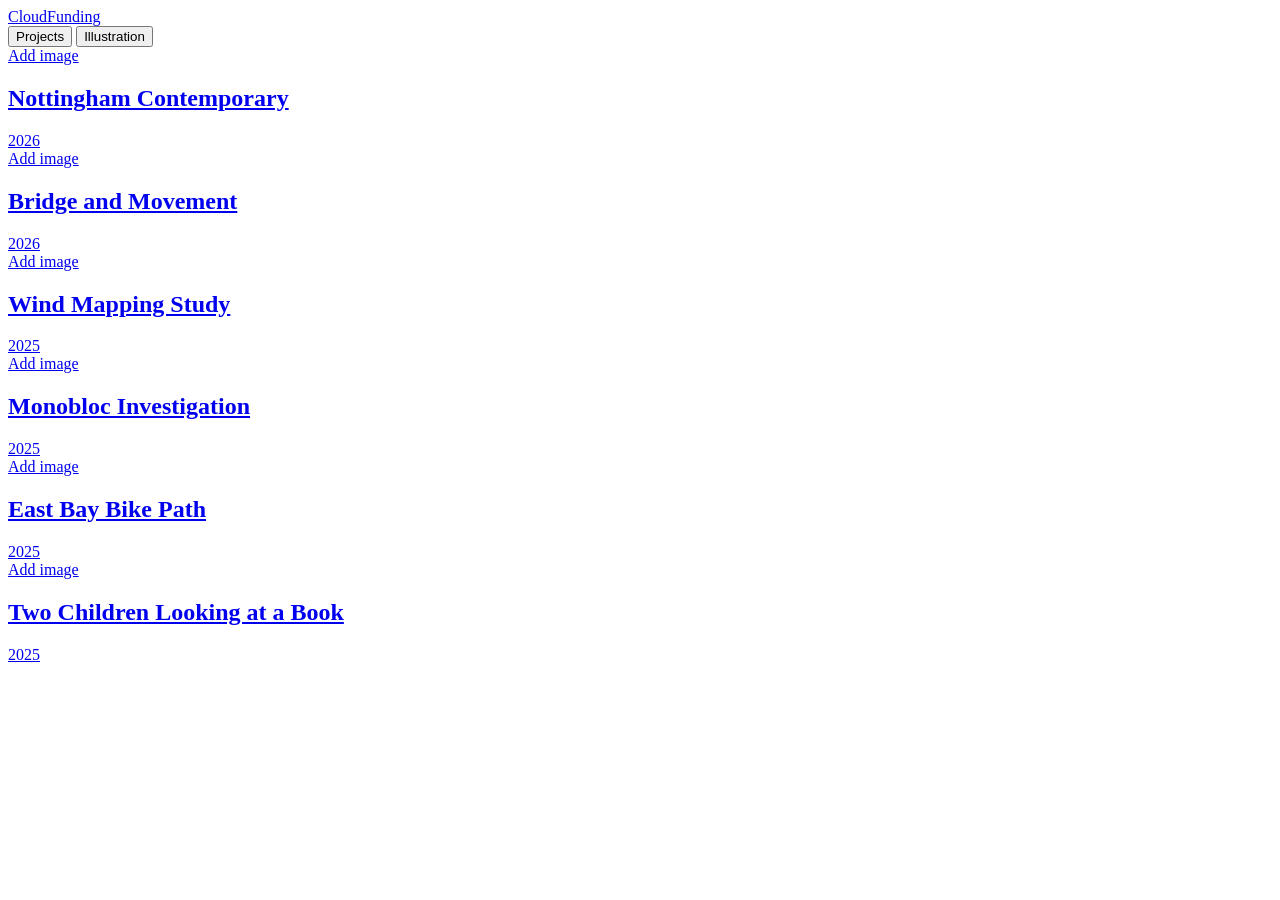
==== commit b4bfc489: "Update index.html" ====
--- a/index.html
+++ b/index.html
@@ -1,5 +1,6 @@
 <!DOCTYPE html>
 <html lang="en">
+  
 <head>
   <meta charset="UTF-8">
 
@@ -8,9 +9,17 @@
     content="width=device-width, initial-scale=1.0"
   >
 
-  <title>Clement Fang Archive</title>
-
-  <link rel="stylesheet" href="style.css">
+  <title>Clement Fang</title>
+
+  <link rel="preconnect" href="https://fonts.googleapis.com">
+<link rel="preconnect" href="https://fonts.gstatic.com" crossorigin>
+
+<link
+  href="https://fonts.googleapis.com/css2?family=Anton&family=IBM+Plex+Mono:ital,wght@0,400;0,500;0,600;1,400&display=swap"
+  rel="stylesheet"
+>
+
+<link rel="stylesheet" href="style.css">
 </head>
 
 <body>
--- a/style.css
+++ b/style.css
@@ -1,3 +1,12 @@
+@font-face {
+  font-family: "SLF Architect";
+  src: url("assets/fonts/slf-rhn-architect.ttf")
+    format("truetype");
+
+  font-weight: 400;
+  font-style: normal;
+  font-display: swap;
+
 :root {
   --background: #11110d;
   --text: #f3f2ee;
@@ -139,15 +148,19 @@
 ========================= */
 
 .category-switch {
-  position: fixed;
-  top: 38px;
-  right: 28px;
-  z-index: 1000;
+  position: relative;
 
   display: flex;
+  justify-content: flex-end;
+  align-items: center;
   gap: 10px;
-}
-
+
+  width: 100%;
+  margin: 0 0 85px;
+  padding: 0;
+
+  background: transparent;
+}
 
 .category-button {
   padding: 10px 22px;
@@ -159,10 +172,10 @@
   color: var(--text);
 
   font-family:
-    "Courier New",
-    Courier,
-    monospace;
-
+  "SLF Architect",
+  "Courier New",
+  monospace;
+  
   font-size: 15px;
   line-height: 1;
 
@@ -200,7 +213,7 @@
   min-height: 100vh;
 
   padding:
-    210px
+    180px
     28px
     140px;
 }
@@ -287,10 +300,10 @@
   color: var(--secondary);
 
   font-family:
-    "Courier New",
-    Courier,
-    monospace;
-
+  "SLF Architect",
+  "Courier New",
+  monospace;
+  
   font-size: 11px;
   letter-spacing: 0.08em;
   text-transform: uppercase;
@@ -303,38 +316,91 @@
 }
 
 
+/* =========================
+   圖片下方文字標識
+========================= */
+
 .work-caption {
-  display: flex;
-  justify-content: space-between;
-  align-items: flex-start;
-
-  gap: 20px;
-
-  padding-top: 12px;
-}
-
+  display: grid;
+  justify-items: center;
+  align-items: center;
+
+  gap: 8px;
+  width: 100%;
+  padding-top: 18px;
+
+  text-align: center;
+}
+
+
+/* 第一行：PROJECT / ILLUSTRATION */
+
+.work-caption::before {
+  font-family:
+    "SLF Architect",
+    "Courier New",
+    monospace;
+
+  font-size: 15px;
+  font-weight: 400;
+  line-height: 1;
+
+  letter-spacing: 0.03em;
+  text-transform: uppercase;
+}
+
+
+/* Projects 分類顯示 PROJECT */
+
+.projects-panel .work-caption::before {
+  content: "PROJECT";
+}
+
+
+/* Illustration 分類顯示 ILLUSTRATION */
+
+.illustration-panel .work-caption::before {
+  content: "ILLUSTRATION";
+}
+
+
+/* 第二行：作品名稱 */
 
 .work-caption h2 {
   margin: 0;
 
-  font-size: 14px;
+  font-family:
+    "SLF Architect",
+    "Courier New",
+    monospace;
+
+  font-size: clamp(17px, 1.25vw, 21px);
   font-weight: 400;
-  line-height: 1.3;
-}
-
+  line-height: 1.2;
+
+  letter-spacing: 0.015em;
+  text-align: center;
+}
+
+
+/* 第三行：年份 */
 
 .work-caption time {
-  flex: 0 0 auto;
+  margin: 0;
 
   color: var(--secondary);
 
   font-family:
+    "SLF Architect",
     "Courier New",
-    Courier,
     monospace;
 
-  font-size: 11px;
-  line-height: 1.5;
+  font-size: 13px;
+  font-weight: 400;
+  line-height: 1;
+
+  letter-spacing: 0.04em;
+  text-align: center;
 }
 
 
@@ -362,65 +428,56 @@
 
 
 /* =========================
-   Illustration layout
-   自由错落排版
-========================= */
-
+   Illustration：右半边单列排版
+========================= */
+
+.illustration-panel {
+  width: 50%;
+  margin-left: auto;
+}
+
+/* 改成一张一张垂直排列 */
 .illustration-grid {
-  display: grid;
-
-  grid-template-columns:
-    repeat(12, minmax(0, 1fr));
-
-  gap:
-    clamp(70px, 9vw, 150px)
-    clamp(20px, 3.5vw, 60px);
-
-  align-items: start;
-}
-
-
-.illustration-card--1 {
-  grid-column: 1 / span 4;
-  grid-row: 1;
-}
-
-
-.illustration-card--2 {
-  grid-column: 6 / span 3;
-  grid-row: 1;
-
-  margin-top: 7vw;
-}
-
-
-.illustration-card--3 {
-  grid-column: 10 / span 3;
-  grid-row: 1;
-
-  margin-top: 1vw;
-}
-
-
-.illustration-card--4 {
-  grid-column: 2 / span 5;
-  grid-row: 2;
-}
-
-
-.illustration-card--5 {
-  grid-column: 8 / span 4;
-  grid-row: 2;
-
-  margin-top: 9vw;
-}
-
-
+  display: flex;
+  flex-direction: column;
+  align-items: stretch;
+
+  width: 100%;
+  gap: 140px;
+}
+
+/* 清除之前每张图片的错落位置 */
+.illustration-card--1,
+.illustration-card--2,
+.illustration-card--3,
+.illustration-card--4,
+.illustration-card--5,
 .illustration-card--6 {
-  grid-column: 4 / span 4;
-  grid-row: 3;
-}
-
+  width: 100%;
+  margin: 0;
+
+  grid-column: auto;
+  grid-row: auto;
+}
+
+/* Illustration 所有图片统一为竖向 */
+.illustration-panel .work-media {
+  width: 100%;
+  aspect-ratio: 3 / 4;
+}
+
+/* 图片填满竖向框 */
+.illustration-panel .work-media img {
+  width: 100%;
+  height: 100%;
+  object-fit: cover;
+}
+
+/* 名字和年份 */
+.illustration-panel .work-caption {
+  width: 100%;
+  padding-top: 14px;
+}
 
 /* =========================
    Projects layout
@@ -497,12 +554,14 @@
   }
 
   .category-switch {
-    top: 105px;
-    left: 16px;
-    right: auto;
-
-    gap: 7px;
-  }
+  position: relative;
+
+  justify-content: flex-start;
+  flex-wrap: wrap;
+
+  gap: 7px;
+  margin-bottom: 48px;
+}
 
   .category-button {
     padding: 9px 15px;
@@ -510,13 +569,12 @@
     font-size: 12px;
   }
 
-  .work-index {
-    padding:
-      175px
-      16px
-      90px;
-  }
-
+ .work-index {
+  padding:
+    145px
+    16px
+    90px;
+}
   .illustration-grid,
   .projects-grid {
     grid-template-columns: 1fr;
